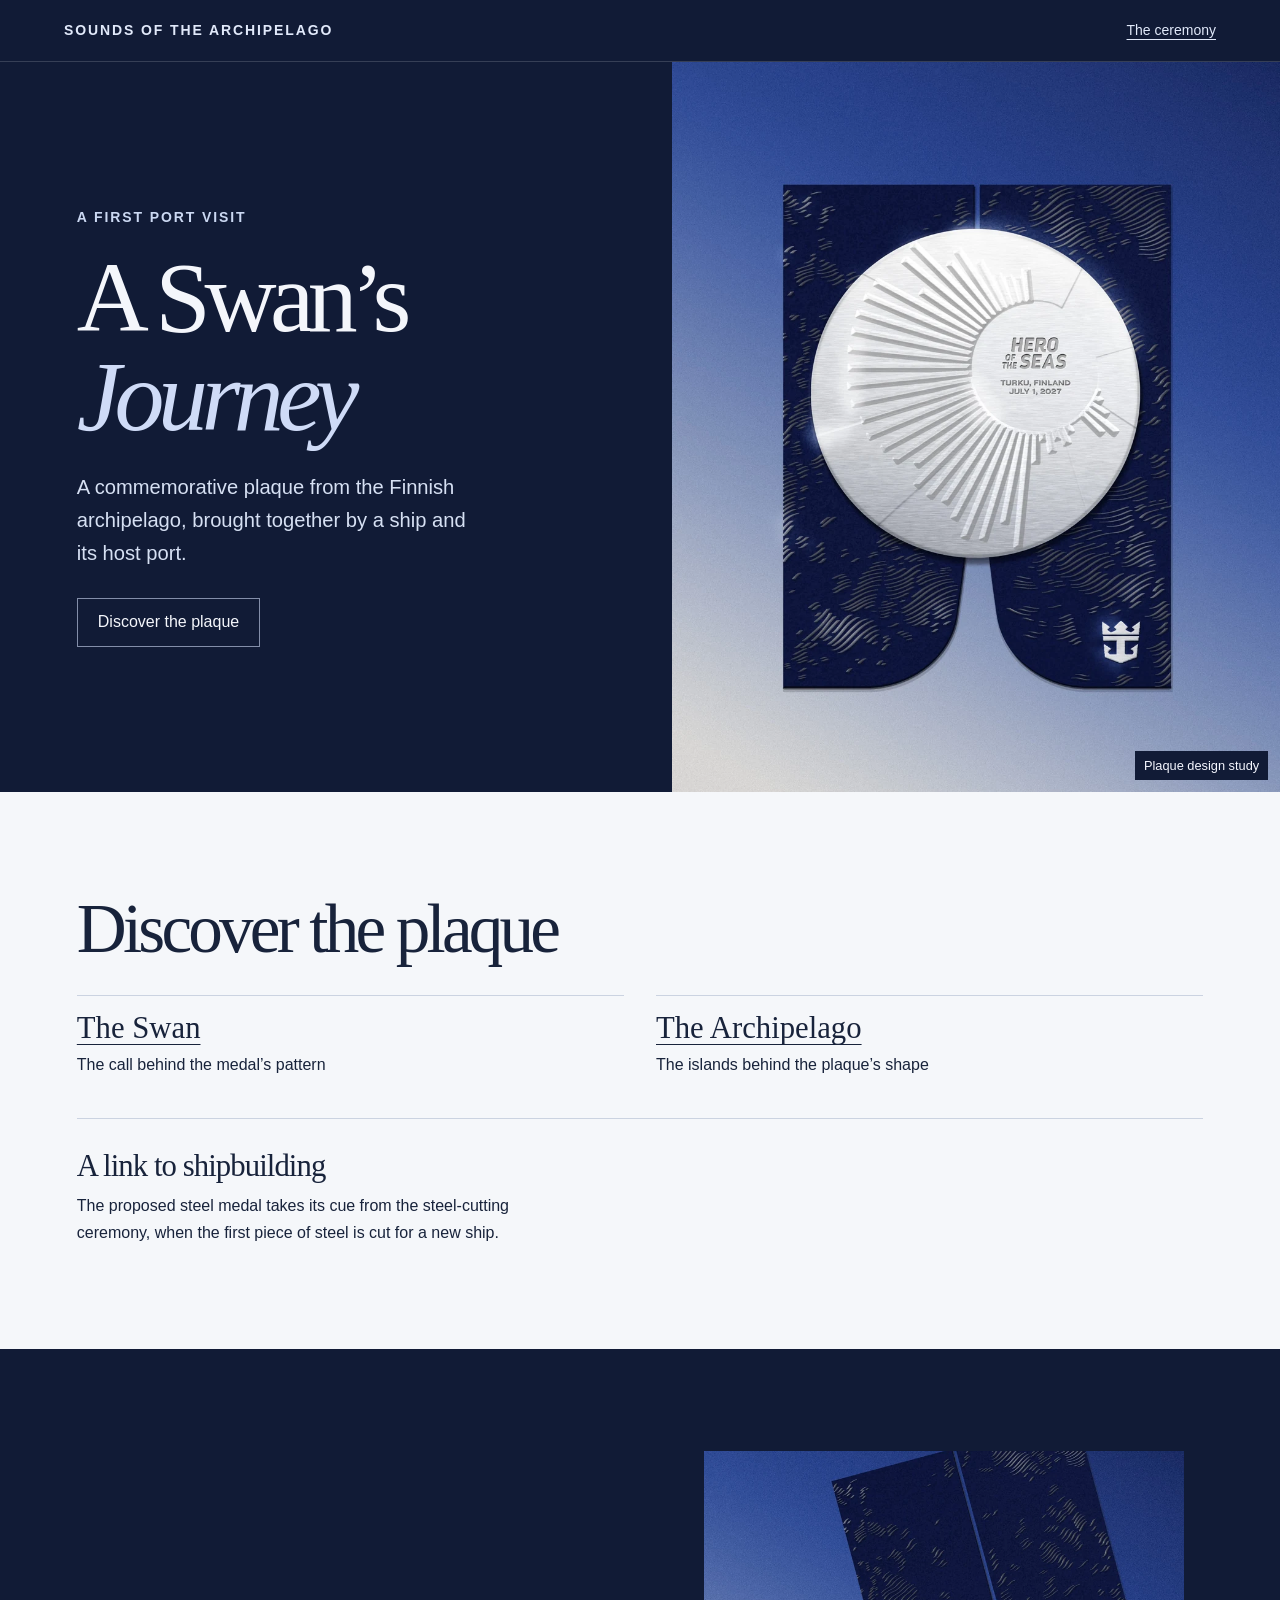
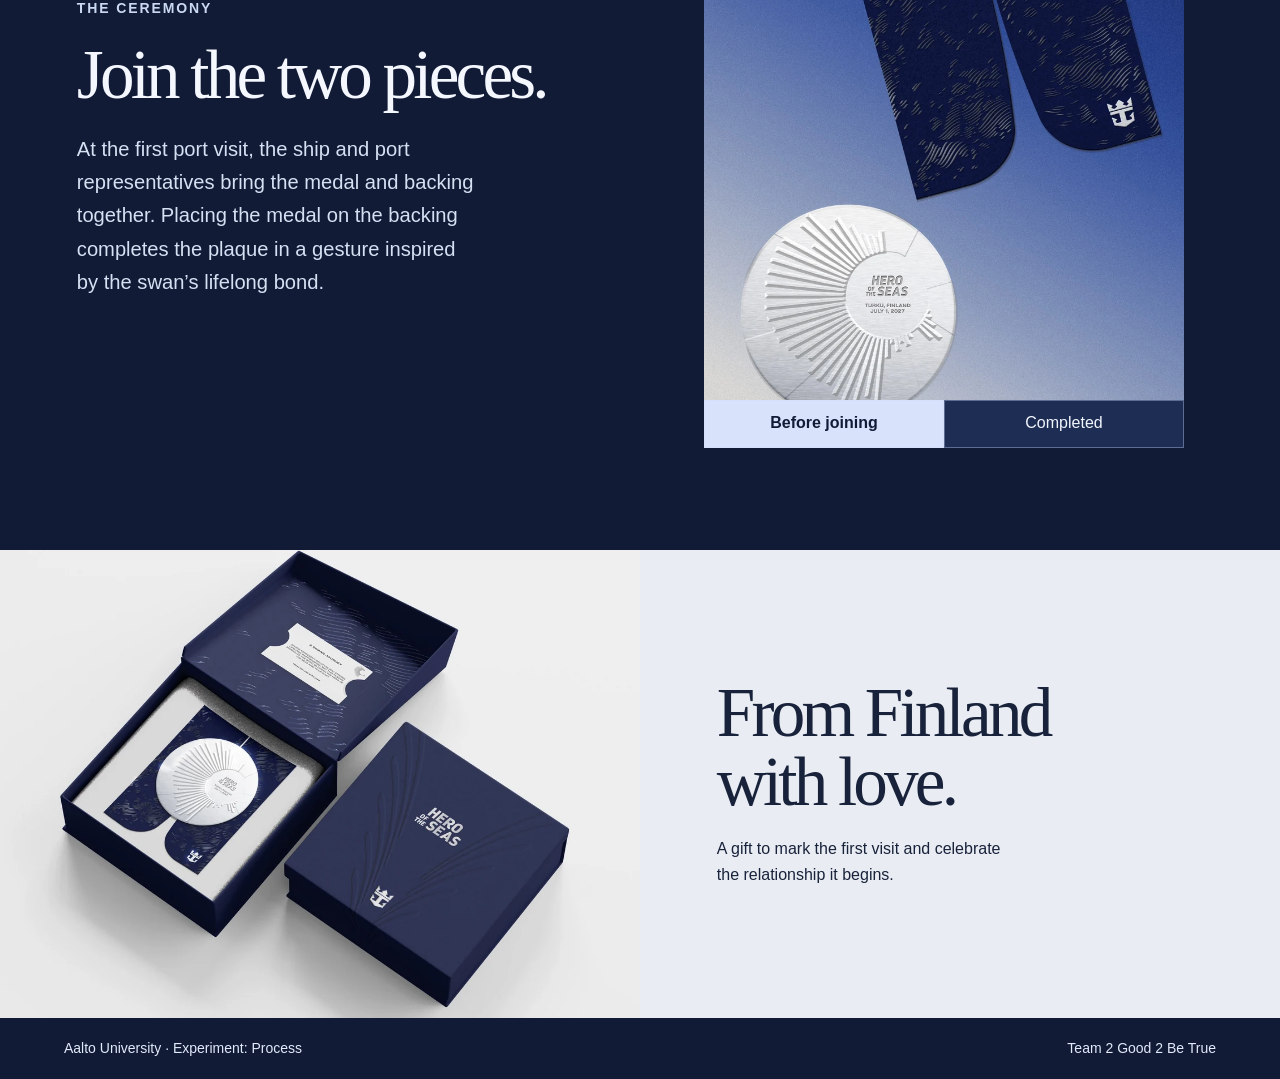
==== index.html @ 692198a1 "Publish A Swan's Journey website for GitHub Pages" ====
<!doctype html>
<html lang="en">
<head>
  <meta charset="utf-8">
  <meta name="viewport" content="width=device-width, initial-scale=1">
  <meta name="robots" content="noindex, nofollow">
  <meta name="theme-color" content="#111b36">
  <meta name="description" content="The story of a commemorative plaque inspired by the Finnish archipelago.">
  <title>A Swan’s Journey</title>
  <link rel="stylesheet" href="style.css">
</head>
<body>
  <a class="skip" href="#story">Skip to the story</a>
  <header class="masthead">
    <p class="label">Sounds of the Archipelago</p>
    <a href="#ceremony">The ceremony</a>
  </header>
  <main>
    <section class="hero" aria-labelledby="title">
      <div class="hero-copy">
        <p class="label">A first port visit</p>
        <h1 id="title">A Swan’s<br><em>Journey</em></h1>
        <p>A commemorative plaque from the Finnish archipelago, brought together by a ship and its host port.</p>
        <a class="button" href="#story">Discover the plaque</a>
      </div>
      <figure class="hero-image">
        <img src="plaque.webp" width="990" height="1400" alt="Silver circular medal with radiating ridges, set on two deep-blue panels">
        <figcaption>Plaque design study</figcaption>
      </figure>
    </section>

    <section class="story" id="story" aria-labelledby="story-title">
      <div class="story-inner">
        <h2 id="story-title">Discover the plaque</h2>
        <nav class="story-links" aria-label="Design inspiration">
          <a href="swan/">
            <strong>The Swan</strong>
            <span>The call behind the medal’s pattern</span>
          </a>
          <a href="archipelago/">
            <strong>The Archipelago</strong>
            <span>The islands behind the plaque’s shape</span>
          </a>
        </nav>
        <div class="details">
          <article>
            <h3>A link to shipbuilding</h3>
            <p>The proposed steel medal takes its cue from the steel-cutting ceremony, when the first piece of steel is cut for a new ship.</p>
          </article>
        </div>
      </div>
    </section>

    <section class="ceremony" id="ceremony" aria-labelledby="ceremony-title">
      <div class="ceremony-copy">
        <p class="label">The ceremony</p>
        <h2 id="ceremony-title">Join the two pieces.</h2>
        <p>At the first port visit, the ship and port representatives bring the medal and backing together. Placing the medal on the backing completes the plaque in a gesture inspired by the swan’s lifelong bond.</p>
      </div>
      <figure class="assembly">
        <img id="assembly-image" src="plaque-separated.webp" width="848" height="1200" loading="lazy" alt="The silver medal and blue backing shown before assembly">
        <figcaption class="assembly-toggle" aria-label="Compare the two stages of assembly">
          <button type="button" data-stage="apart" aria-pressed="true" aria-controls="assembly-image">Before joining</button>
          <button type="button" data-stage="joined" aria-pressed="false" aria-controls="assembly-image">Completed</button>
        </figcaption>
      </figure>
    </section>

    <section class="closing" aria-labelledby="closing-title">
      <img src="packaging.webp" width="1150" height="841" loading="lazy" alt="A concept render of the open navy presentation box with the plaque and printed story card inside">
      <div>
        <h2 id="closing-title">From Finland<br>with love.</h2>
        <p>A gift to mark the first visit and celebrate the relationship it begins.</p>
      </div>
    </section>
  </main>
  <footer>
    <p>Aalto University · Experiment: Process</p>
    <p>Team 2 Good 2 Be True</p>
  </footer>
  <script src="assembly.js"></script>
</body>
</html>
---- style.css ----
:root {
  color-scheme: light;
  --navy: #111b36;
  --ice: #cbd8f2;
  --paper: #f5f7fa;
  --ink: #18233b;
  --display: "Iowan Old Style", "Palatino Linotype", "Book Antiqua", Palatino, Georgia, serif;
  --sans: -apple-system, BlinkMacSystemFont, "Segoe UI", sans-serif;
}
* { box-sizing: border-box; }
html { scroll-behavior: smooth; }
body { margin: 0; font: 1rem/1.65 var(--sans); color: var(--ink); background: var(--navy); }
a { color: inherit; }
img { display: block; max-width: 100%; height: auto; }
figure, p { margin: 0; }
h1, h2, h3 { font-family: var(--display); line-height: .99; font-weight: 400; margin: 0; }
h1 { font-size: clamp(3.6rem, 7.8vw, 8rem); letter-spacing: -.065em; }
h1 em { font-weight: 400; color: #cfdbf7; }
h2 { font-size: clamp(2.85rem, 5.4vw, 5.3rem); letter-spacing: -.055em; }
h3 { font-size: clamp(1.65rem, 2.4vw, 2.3rem); letter-spacing: -.03em; }
button { font: inherit; cursor: pointer; }
:focus-visible { outline: 3px solid #619cf5; outline-offset: 4px; }
.skip { position: absolute; z-index: 5; top: .5rem; left: .5rem; background: white; padding: .8rem; transform: translateY(-160%); }
.skip:focus { transform: none; }
.label { font-size: .875rem; line-height: 1.4; letter-spacing: .135em; text-transform: uppercase; font-weight: 650; }
.masthead, footer { padding: 1.2rem clamp(1.25rem, 5vw, 5.5rem); display: flex; flex-wrap: wrap; justify-content: space-between; align-items: center; gap: .6rem 1.2rem; color: #e1e9fa; }
.masthead { border-bottom: 1px solid #ffffff28; }
.masthead a { font-size: .875rem; text-underline-offset: .3em; }
.hero { display: grid; grid-template-columns: 1.05fr .95fr; min-height: min(730px, 90vh); color: #f4f6fb; }
.hero-copy { padding: clamp(2.5rem, 6.5vw, 9rem) clamp(1.25rem, 6vw, 6rem); align-self: center; }
.hero-copy .label, .ceremony .label { color: var(--ice); margin-bottom: 1.35rem; }
.hero-copy > p:not(.label), .ceremony-copy > p:not(.label) { color: #d6e0f3; max-width: 36ch; margin-top: 1.5rem; font-size: clamp(1.05rem, 1.6vw, 1.26rem); }
.button { display: inline-flex; align-items: center; min-height: 48px; padding: .65rem 1.25rem; border: 1px solid #cbd8f29c; text-decoration: none; margin-top: 1.7rem; transition: background-color .18s, color .18s; }
.button:hover { background: var(--ice); color: var(--navy); }
.hero-image { position: relative; background: #354e8c; min-width: 0; overflow: hidden; }
.hero-image img { position: absolute; width: 100%; height: 100%; object-fit: cover; object-position: 50% 53%; }
.hero-image figcaption { position: absolute; bottom: .75rem; right: .75rem; padding: .25rem .55rem; background: #111b36; color: #f5f7ff; font-size: .8rem; }
.story { background: var(--paper); padding: clamp(3.4rem, 8vw, 7.5rem) clamp(1.25rem, 6vw, 6rem); }
.story-inner, .chapter-inner { max-width: 1200px; margin-inline: auto; }
.story-links { display: grid; grid-template-columns: repeat(2, 1fr); gap: 0 2rem; margin-top: 2rem; }
.story-links a { display: grid; gap: .35rem; padding: 1rem 0; border-top: 1px solid #cbd3e1; text-decoration: none; }
.story-links strong { font: 400 clamp(1.65rem, 2.4vw, 2.3rem)/1.1 var(--display); text-decoration: underline; text-decoration-thickness: .035em; text-underline-offset: .18em; }
.story-links a:hover { color: #344d7a; }
.details { border-top: 1px solid #cbd3e1; margin-top: 1.5rem; padding-top: 2rem; }
.details p { max-width: 49ch; margin-top: .75rem; }
.chapter { background: var(--paper); padding: clamp(2.5rem, 7vw, 6.5rem) clamp(1.25rem, 6vw, 6rem); }
.chapter-inner > p { margin-top: 1.3rem; max-width: 58ch; font-size: 1.08rem; }
.chapter-nav { display: flex; flex-wrap: wrap; gap: .5rem 1.15rem; }
.chapter-nav a[aria-current="page"] { text-decoration: none; font-weight: 650; }
.chapter-images { display: grid; grid-template-columns: repeat(2, minmax(0, 1fr)); gap: 1.1rem; margin-top: 2rem; max-width: 940px; }
.chapter-image { aspect-ratio: 4 / 3; background: #e9e9e9; }
.chapter-image img { width: 100%; height: 100%; object-fit: cover; }
.chapter-image--wave img { object-fit: contain; padding: 4%; }
.chapter figure figcaption { margin-top: .5rem; font-size: .875rem; }
.archipelago-photo { margin-top: 2rem; }
.archipelago-photo img { width: 100%; }
.ceremony { color: #f5f7ff; display: grid; grid-template-columns: 1fr 1fr; align-items: center; gap: clamp(1.4rem, 7vw, 7rem); max-width: 1360px; padding: clamp(3.4rem, 8vw, 7.5rem) clamp(1.25rem, 6vw, 6rem); margin-inline: auto; }
.assembly { background: #1d2d54; max-width: 480px; width: 100%; justify-self: center; }
.assembly img { width: 100%; aspect-ratio: 7 / 8; object-fit: cover; object-position: center; }
.assembly-toggle { display: grid; grid-template-columns: repeat(2, 1fr); }
.assembly-toggle button { min-height: 48px; padding: .6rem .35rem; border: 1px solid #cedaff5c; background: transparent; color: #f2f5fc; }
.assembly-toggle button[aria-pressed="true"] { color: var(--navy); background: #d8e2fa; font-weight: 650; }
.closing { display: grid; grid-template-columns: 1fr 1fr; background: #e9ecf2; align-items: center; }
.closing img { width: 100%; height: 100%; object-fit: cover; }
.closing > div { padding: 2.5rem clamp(1.25rem, 6vw, 6rem); }
.closing p { margin-top: 1.25rem; max-width: 33ch; }
footer { font-size: .875rem; }
@media (max-width: 690px) {
  .hero, .story-links, .ceremony, .closing { grid-template-columns: 1fr; }
  .hero { min-height: auto; }
  .hero-copy { padding-top: 2.6rem; padding-bottom: 2.3rem; }
  .hero-copy > p:not(.label) { margin-top: 1.15rem; }
  .hero-image { aspect-ratio: 1.21; }
  .hero-image img { object-position: center 58%; }
  .archipelago-photo img { min-height: 150px; object-fit: cover; }
  .closing img { aspect-ratio: 1.55; }
}
@media (max-width: 460px) {
  .chapter-images { grid-template-columns: 1fr; }
}
@media (prefers-reduced-motion: reduce) {
  html { scroll-behavior: auto; }
  .button { transition: none; }
}
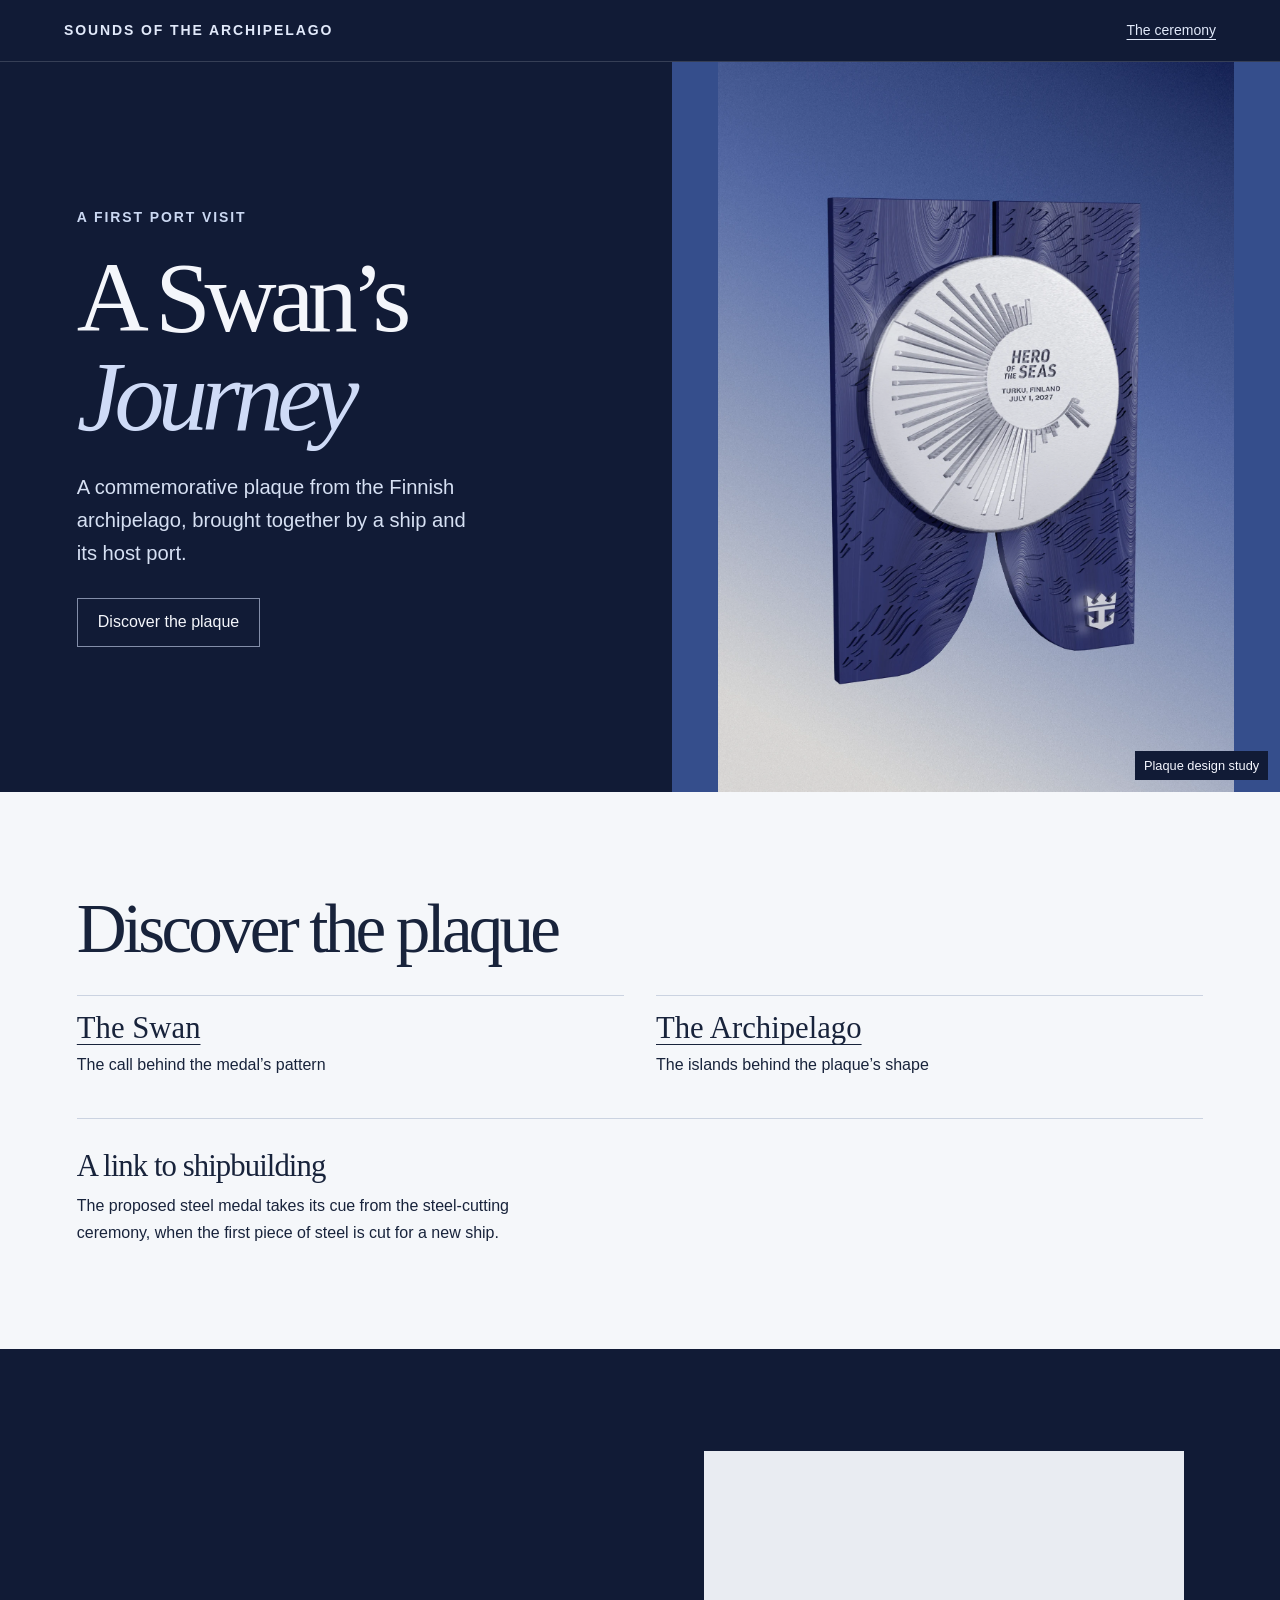
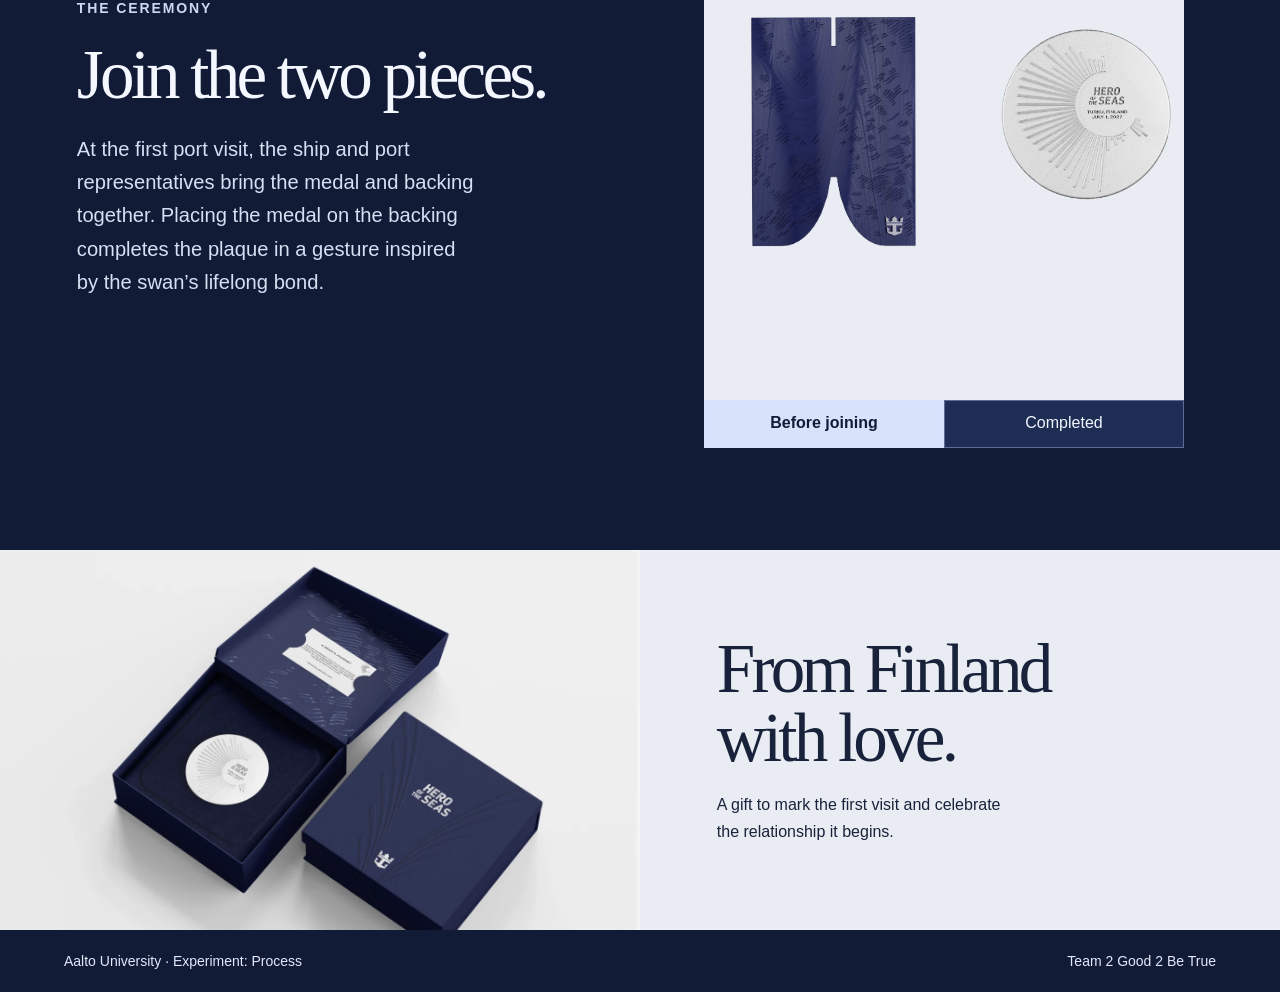
==== commit 15947646: "Replace plaque and packaging images with final designs" ====
--- a/index.html
+++ b/index.html
@@ -7,7 +7,7 @@
   <meta name="theme-color" content="#111b36">
   <meta name="description" content="The story of a commemorative plaque inspired by the Finnish archipelago.">
   <title>A Swan’s Journey</title>
-  <link rel="stylesheet" href="style.css">
+  <link rel="stylesheet" href="style.css?v=final-images">
 </head>
 <body>
   <a class="skip" href="#story">Skip to the story</a>
@@ -24,7 +24,7 @@
         <a class="button" href="#story">Discover the plaque</a>
       </div>
       <figure class="hero-image">
-        <img src="plaque.webp" width="990" height="1400" alt="Silver circular medal with radiating ridges, set on two deep-blue panels">
+        <img src="plaque-final.webp" width="1447" height="2048" alt="Silver circular medal with radiating ridges, set on two deep-blue panels">
         <figcaption>Plaque design study</figcaption>
       </figure>
     </section>
@@ -58,16 +58,22 @@
         <p>At the first port visit, the ship and port representatives bring the medal and backing together. Placing the medal on the backing completes the plaque in a gesture inspired by the swan’s lifelong bond.</p>
       </div>
       <figure class="assembly">
-        <img id="assembly-image" src="plaque-separated.webp" width="848" height="1200" loading="lazy" alt="The silver medal and blue backing shown before assembly">
+        <div class="assembly-visual" id="assembly-visual">
+          <div class="assembly-before" id="assembly-before">
+            <img src="backing-final.webp" width="1447" height="2048" loading="lazy" alt="The final blue backing with wave patterns, before assembly">
+            <img src="medal-final.webp" width="1447" height="2048" loading="lazy" alt="The final silver medal, before assembly">
+          </div>
+          <img id="assembly-image" src="plaque-final.webp" width="1447" height="2048" loading="lazy" alt="The final silver medal joined to the blue backing" hidden>
+        </div>
         <figcaption class="assembly-toggle" aria-label="Compare the two stages of assembly">
-          <button type="button" data-stage="apart" aria-pressed="true" aria-controls="assembly-image">Before joining</button>
-          <button type="button" data-stage="joined" aria-pressed="false" aria-controls="assembly-image">Completed</button>
+          <button type="button" data-stage="apart" aria-pressed="true" aria-controls="assembly-visual">Before joining</button>
+          <button type="button" data-stage="joined" aria-pressed="false" aria-controls="assembly-visual">Completed</button>
         </figcaption>
       </figure>
     </section>
 
     <section class="closing" aria-labelledby="closing-title">
-      <img src="packaging.webp" width="1150" height="841" loading="lazy" alt="A concept render of the open navy presentation box with the plaque and printed story card inside">
+      <img src="packaging-final.webp" width="1376" height="818" loading="lazy" alt="Open navy presentation box holding the silver medal, with the story card inside the lid">
       <div>
         <h2 id="closing-title">From Finland<br>with love.</h2>
         <p>A gift to mark the first visit and celebrate the relationship it begins.</p>
@@ -78,6 +84,6 @@
     <p>Aalto University · Experiment: Process</p>
     <p>Team 2 Good 2 Be True</p>
   </footer>
-  <script src="assembly.js"></script>
+  <script src="assembly.js?v=final-images"></script>
 </body>
 </html>
--- a/style.css
+++ b/style.css
@@ -33,7 +33,7 @@
 .button { display: inline-flex; align-items: center; min-height: 48px; padding: .65rem 1.25rem; border: 1px solid #cbd8f29c; text-decoration: none; margin-top: 1.7rem; transition: background-color .18s, color .18s; }
 .button:hover { background: var(--ice); color: var(--navy); }
 .hero-image { position: relative; background: #354e8c; min-width: 0; overflow: hidden; }
-.hero-image img { position: absolute; width: 100%; height: 100%; object-fit: cover; object-position: 50% 53%; }
+.hero-image img { position: absolute; width: 100%; height: 100%; object-fit: contain; object-position: 50% 53%; }
 .hero-image figcaption { position: absolute; bottom: .75rem; right: .75rem; padding: .25rem .55rem; background: #111b36; color: #f5f7ff; font-size: .8rem; }
 .story { background: var(--paper); padding: clamp(3.4rem, 8vw, 7.5rem) clamp(1.25rem, 6vw, 6rem); }
 .story-inner, .chapter-inner { max-width: 1200px; margin-inline: auto; }
@@ -56,12 +56,16 @@
 .archipelago-photo img { width: 100%; }
 .ceremony { color: #f5f7ff; display: grid; grid-template-columns: 1fr 1fr; align-items: center; gap: clamp(1.4rem, 7vw, 7rem); max-width: 1360px; padding: clamp(3.4rem, 8vw, 7.5rem) clamp(1.25rem, 6vw, 6rem); margin-inline: auto; }
 .assembly { background: #1d2d54; max-width: 480px; width: 100%; justify-self: center; }
-.assembly img { width: 100%; aspect-ratio: 7 / 8; object-fit: cover; object-position: center; }
+[hidden] { display: none !important; }
+.assembly-visual { aspect-ratio: 7 / 8; background: #e9ecf2; }
+.assembly-before { height: 100%; display: grid; grid-template-columns: 1.15fr .85fr; align-items: center; }
+.assembly-visual img { width: 100%; height: 100%; object-fit: contain; }
+.assembly-before img { min-width: 0; }
 .assembly-toggle { display: grid; grid-template-columns: repeat(2, 1fr); }
 .assembly-toggle button { min-height: 48px; padding: .6rem .35rem; border: 1px solid #cedaff5c; background: transparent; color: #f2f5fc; }
 .assembly-toggle button[aria-pressed="true"] { color: var(--navy); background: #d8e2fa; font-weight: 650; }
 .closing { display: grid; grid-template-columns: 1fr 1fr; background: #e9ecf2; align-items: center; }
-.closing img { width: 100%; height: 100%; object-fit: cover; }
+.closing img { width: 100%; height: auto; object-fit: contain; }
 .closing > div { padding: 2.5rem clamp(1.25rem, 6vw, 6rem); }
 .closing p { margin-top: 1.25rem; max-width: 33ch; }
 footer { font-size: .875rem; }
@@ -73,7 +77,7 @@
   .hero-image { aspect-ratio: 1.21; }
   .hero-image img { object-position: center 58%; }
   .archipelago-photo img { min-height: 150px; object-fit: cover; }
-  .closing img { aspect-ratio: 1.55; }
+  .closing img { aspect-ratio: 1376 / 818; }
 }
 @media (max-width: 460px) {
   .chapter-images { grid-template-columns: 1fr; }
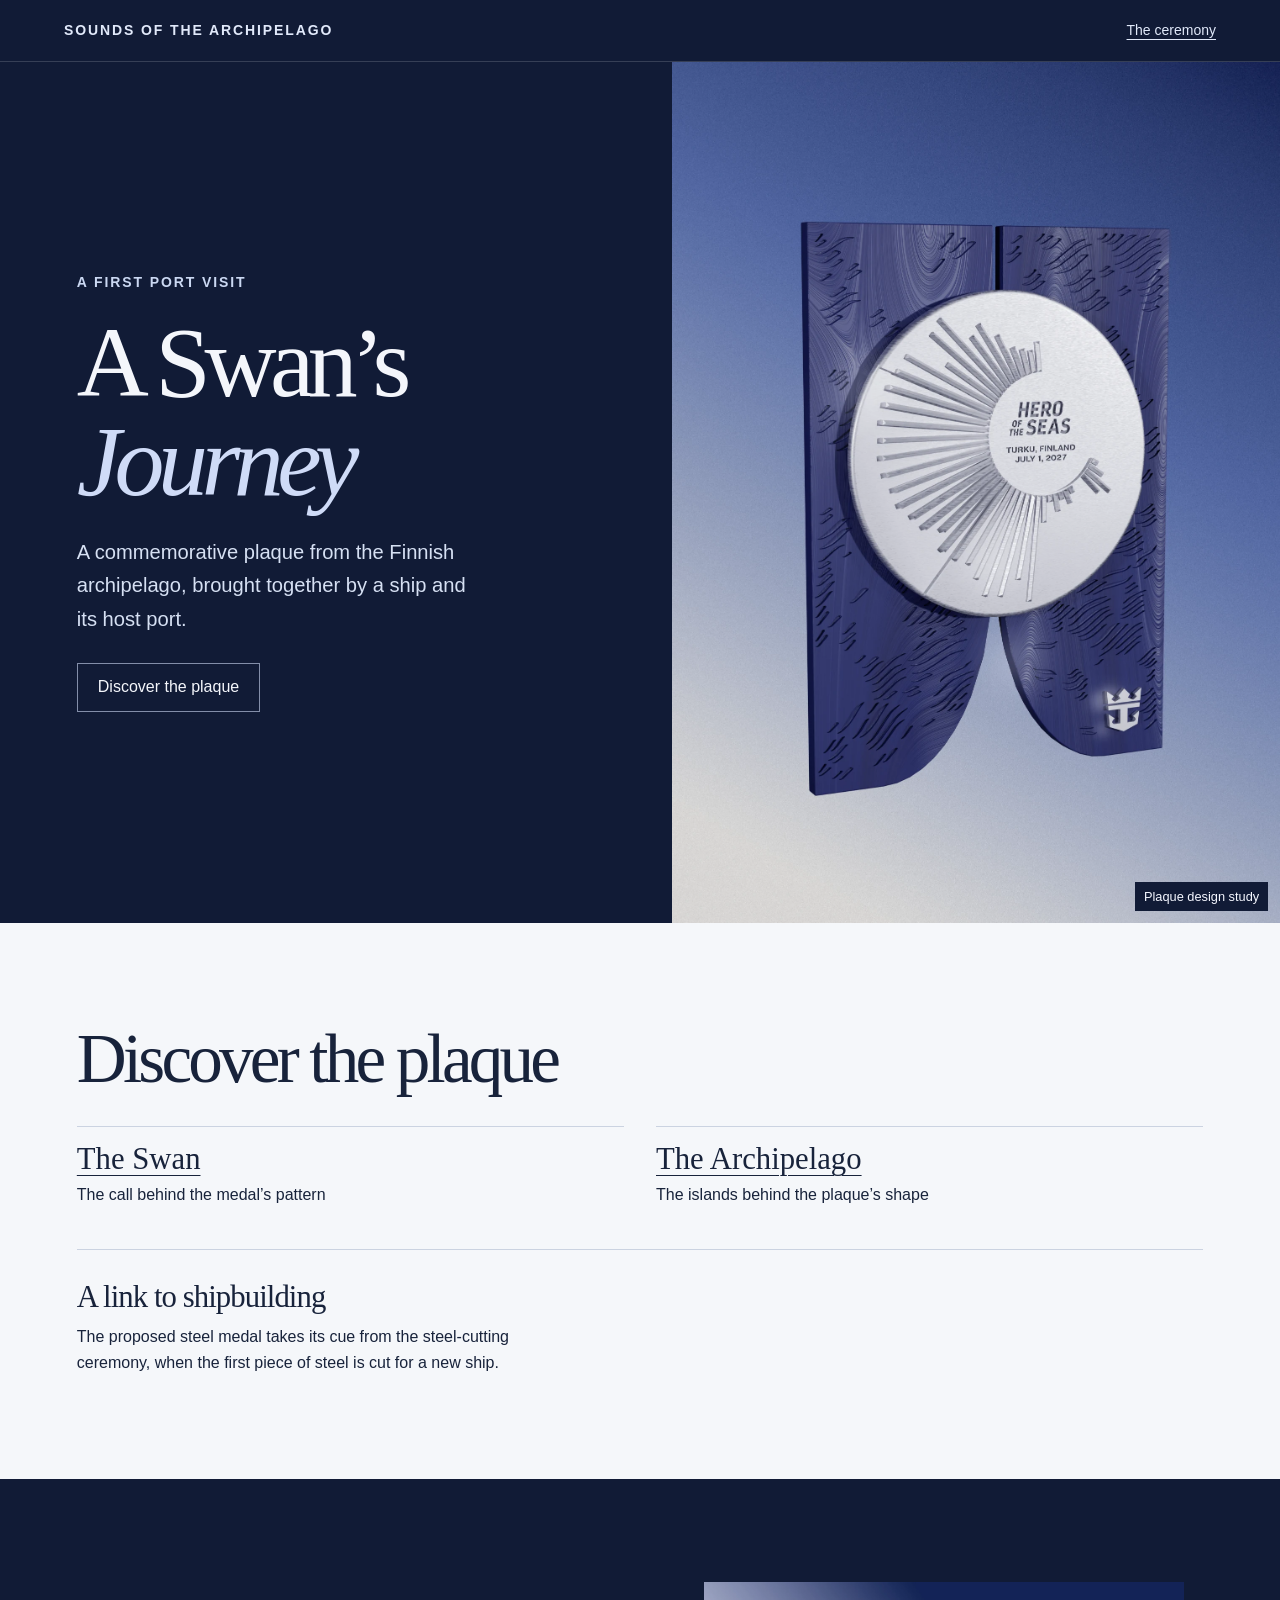
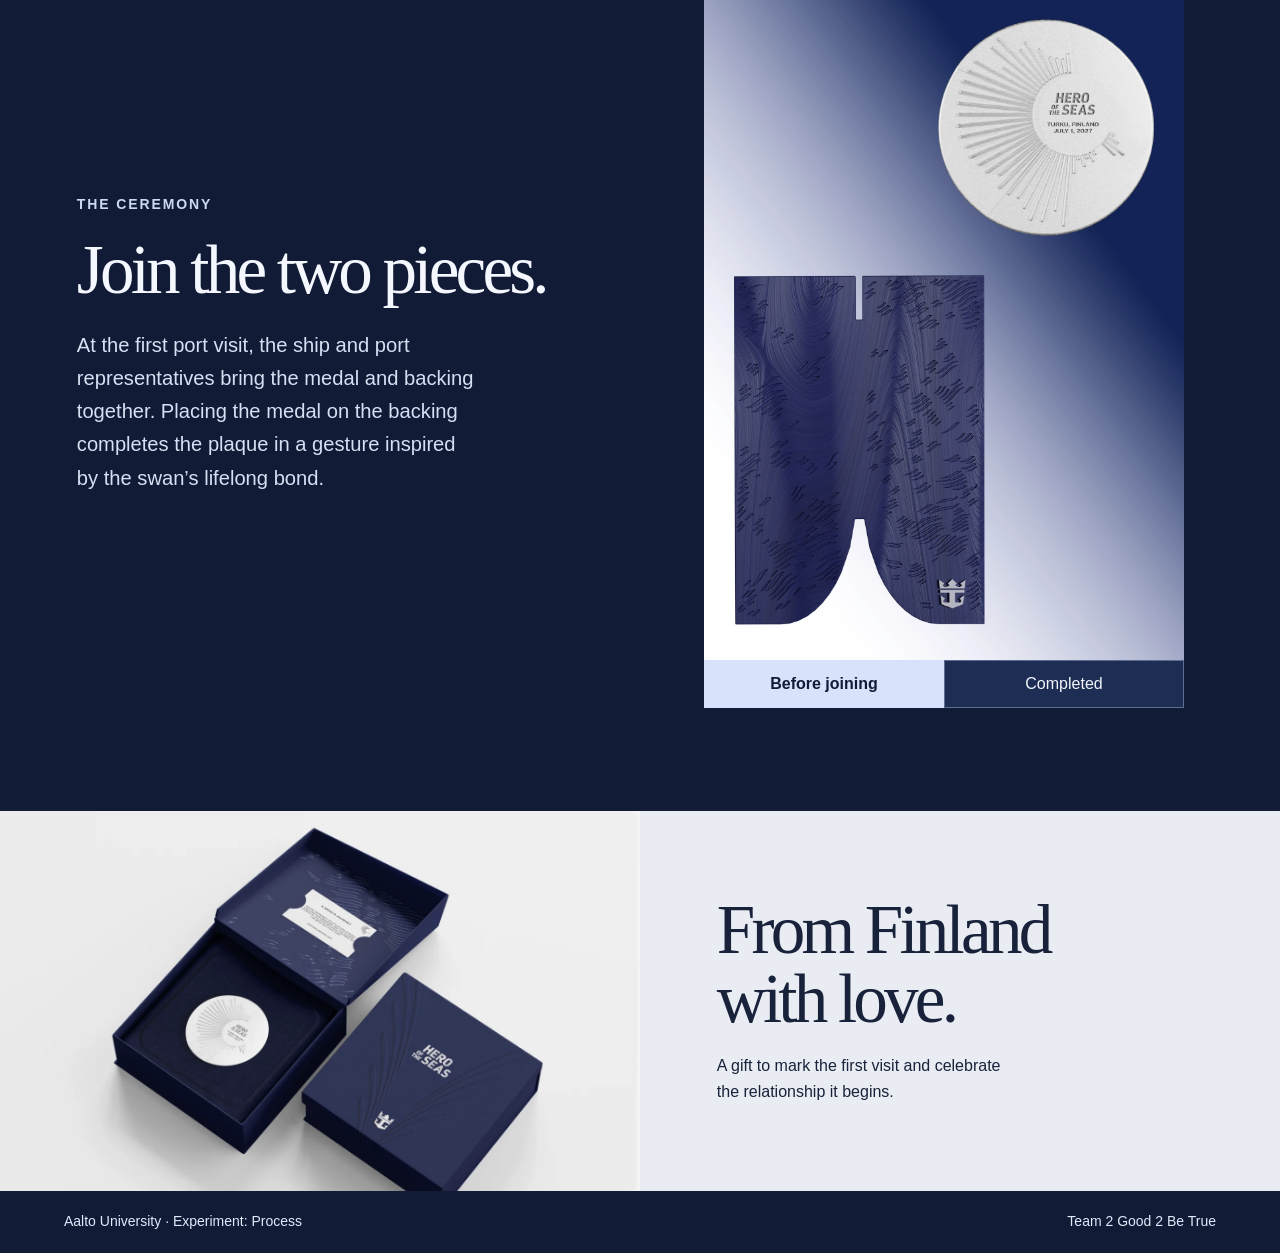
==== commit 8b262157: "Fill plaque image frames with gradient renders" ====
--- a/index.html
+++ b/index.html
@@ -7,7 +7,7 @@
   <meta name="theme-color" content="#111b36">
   <meta name="description" content="The story of a commemorative plaque inspired by the Finnish archipelago.">
   <title>A Swan’s Journey</title>
-  <link rel="stylesheet" href="style.css?v=final-images">
+  <link rel="stylesheet" href="style.css?v=gradient-fill">
 </head>
 <body>
   <a class="skip" href="#story">Skip to the story</a>
@@ -59,10 +59,7 @@
       </div>
       <figure class="assembly">
         <div class="assembly-visual" id="assembly-visual">
-          <div class="assembly-before" id="assembly-before">
-            <img src="backing-final.webp" width="1447" height="2048" loading="lazy" alt="The final blue backing with wave patterns, before assembly">
-            <img src="medal-final.webp" width="1447" height="2048" loading="lazy" alt="The final silver medal, before assembly">
-          </div>
+          <img id="assembly-before" src="plaque-separate-gradient.webp" width="1448" height="2048" loading="lazy" alt="The silver medal and blue backing shown separately on a blue-to-white gradient">
           <img id="assembly-image" src="plaque-final.webp" width="1447" height="2048" loading="lazy" alt="The final silver medal joined to the blue backing" hidden>
         </div>
         <figcaption class="assembly-toggle" aria-label="Compare the two stages of assembly">
@@ -84,6 +81,6 @@
     <p>Aalto University · Experiment: Process</p>
     <p>Team 2 Good 2 Be True</p>
   </footer>
-  <script src="assembly.js?v=final-images"></script>
+  <script src="assembly.js?v=gradient-fill"></script>
 </body>
 </html>
--- a/style.css
+++ b/style.css
@@ -32,8 +32,8 @@
 .hero-copy > p:not(.label), .ceremony-copy > p:not(.label) { color: #d6e0f3; max-width: 36ch; margin-top: 1.5rem; font-size: clamp(1.05rem, 1.6vw, 1.26rem); }
 .button { display: inline-flex; align-items: center; min-height: 48px; padding: .65rem 1.25rem; border: 1px solid #cbd8f29c; text-decoration: none; margin-top: 1.7rem; transition: background-color .18s, color .18s; }
 .button:hover { background: var(--ice); color: var(--navy); }
-.hero-image { position: relative; background: #354e8c; min-width: 0; overflow: hidden; }
-.hero-image img { position: absolute; width: 100%; height: 100%; object-fit: contain; object-position: 50% 53%; }
+.hero-image { position: relative; aspect-ratio: 1447 / 2048; min-width: 0; overflow: hidden; }
+.hero-image img { position: absolute; width: 100%; height: 100%; object-fit: cover; object-position: center; }
 .hero-image figcaption { position: absolute; bottom: .75rem; right: .75rem; padding: .25rem .55rem; background: #111b36; color: #f5f7ff; font-size: .8rem; }
 .story { background: var(--paper); padding: clamp(3.4rem, 8vw, 7.5rem) clamp(1.25rem, 6vw, 6rem); }
 .story-inner, .chapter-inner { max-width: 1200px; margin-inline: auto; }
@@ -57,10 +57,8 @@
 .ceremony { color: #f5f7ff; display: grid; grid-template-columns: 1fr 1fr; align-items: center; gap: clamp(1.4rem, 7vw, 7rem); max-width: 1360px; padding: clamp(3.4rem, 8vw, 7.5rem) clamp(1.25rem, 6vw, 6rem); margin-inline: auto; }
 .assembly { background: #1d2d54; max-width: 480px; width: 100%; justify-self: center; }
 [hidden] { display: none !important; }
-.assembly-visual { aspect-ratio: 7 / 8; background: #e9ecf2; }
-.assembly-before { height: 100%; display: grid; grid-template-columns: 1.15fr .85fr; align-items: center; }
-.assembly-visual img { width: 100%; height: 100%; object-fit: contain; }
-.assembly-before img { min-width: 0; }
+.assembly-visual { position: relative; aspect-ratio: 1448 / 2048; overflow: hidden; }
+.assembly-visual img { position: absolute; inset: 0; width: 100%; height: 100%; object-fit: cover; object-position: center; }
 .assembly-toggle { display: grid; grid-template-columns: repeat(2, 1fr); }
 .assembly-toggle button { min-height: 48px; padding: .6rem .35rem; border: 1px solid #cedaff5c; background: transparent; color: #f2f5fc; }
 .assembly-toggle button[aria-pressed="true"] { color: var(--navy); background: #d8e2fa; font-weight: 650; }
@@ -74,8 +72,7 @@
   .hero { min-height: auto; }
   .hero-copy { padding-top: 2.6rem; padding-bottom: 2.3rem; }
   .hero-copy > p:not(.label) { margin-top: 1.15rem; }
-  .hero-image { aspect-ratio: 1.21; }
-  .hero-image img { object-position: center 58%; }
+  .hero-image { aspect-ratio: 1447 / 2048; }
   .archipelago-photo img { min-height: 150px; object-fit: cover; }
   .closing img { aspect-ratio: 1376 / 818; }
 }
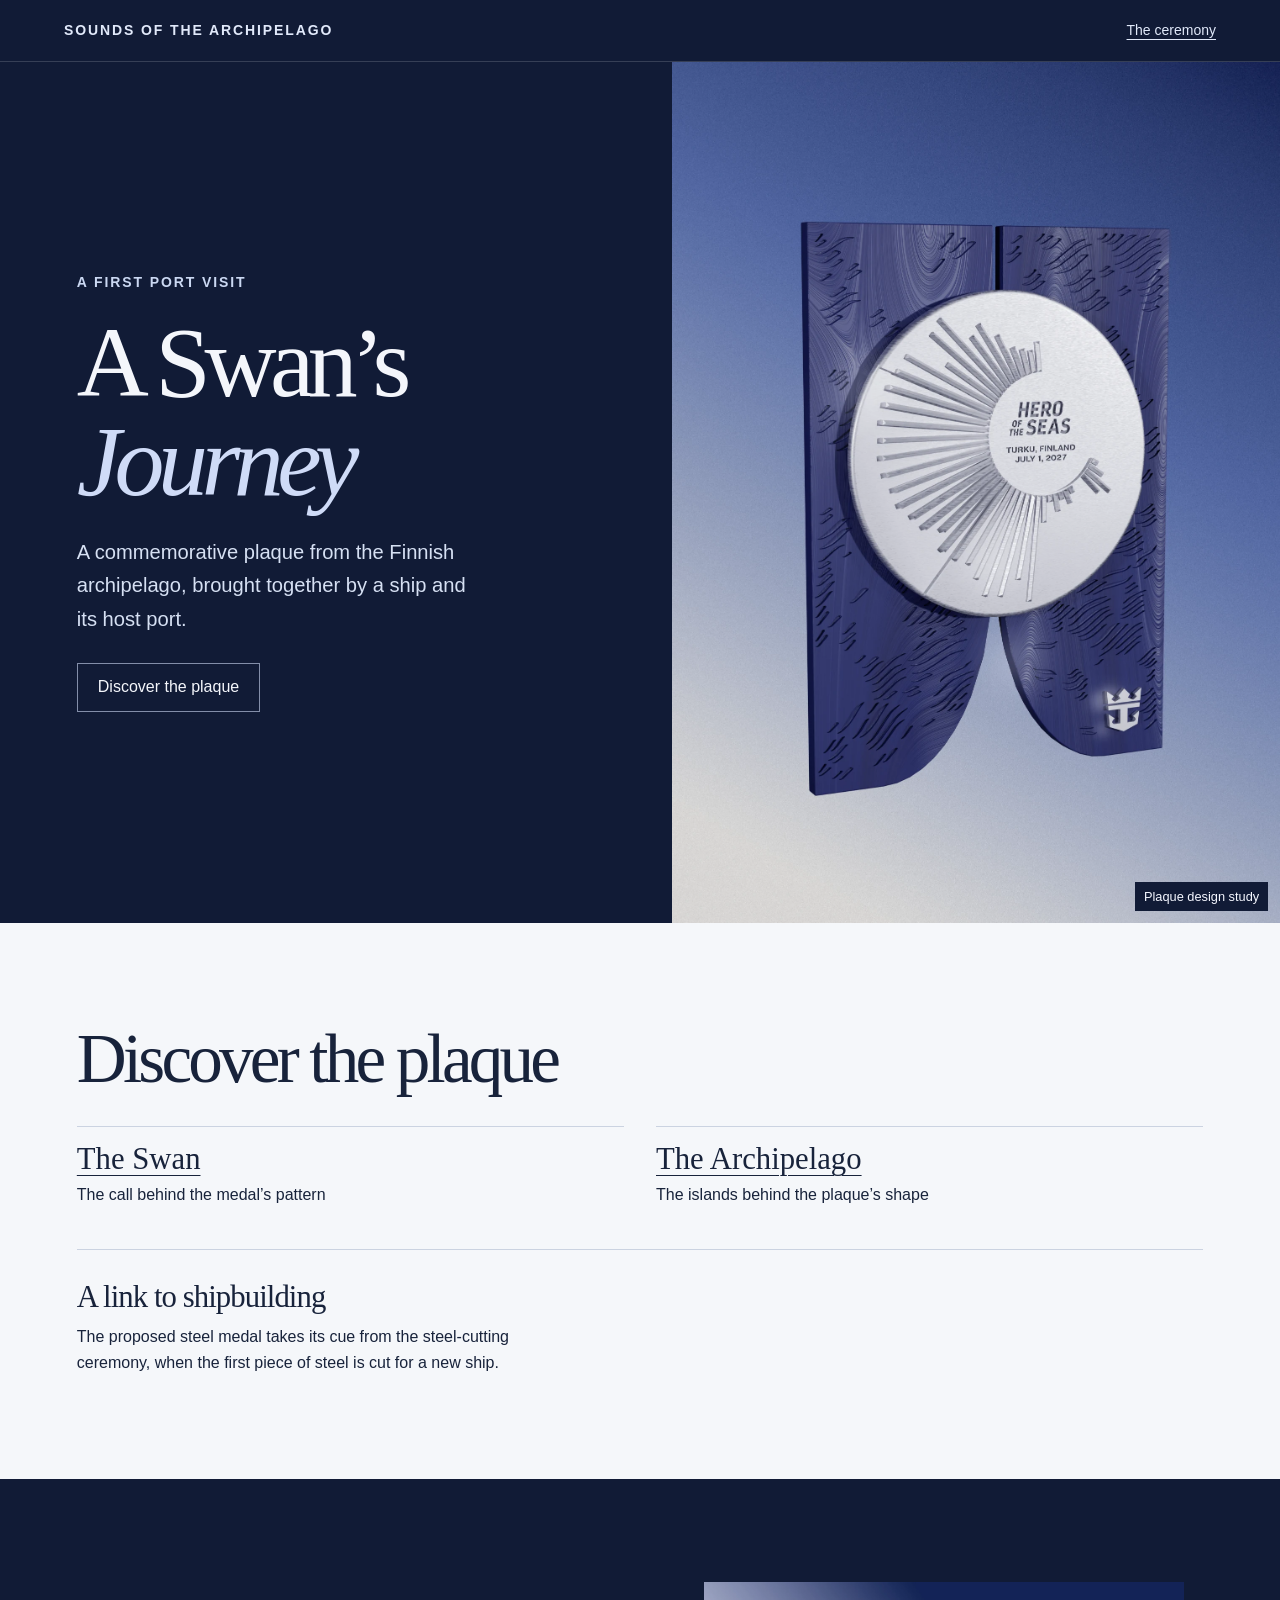
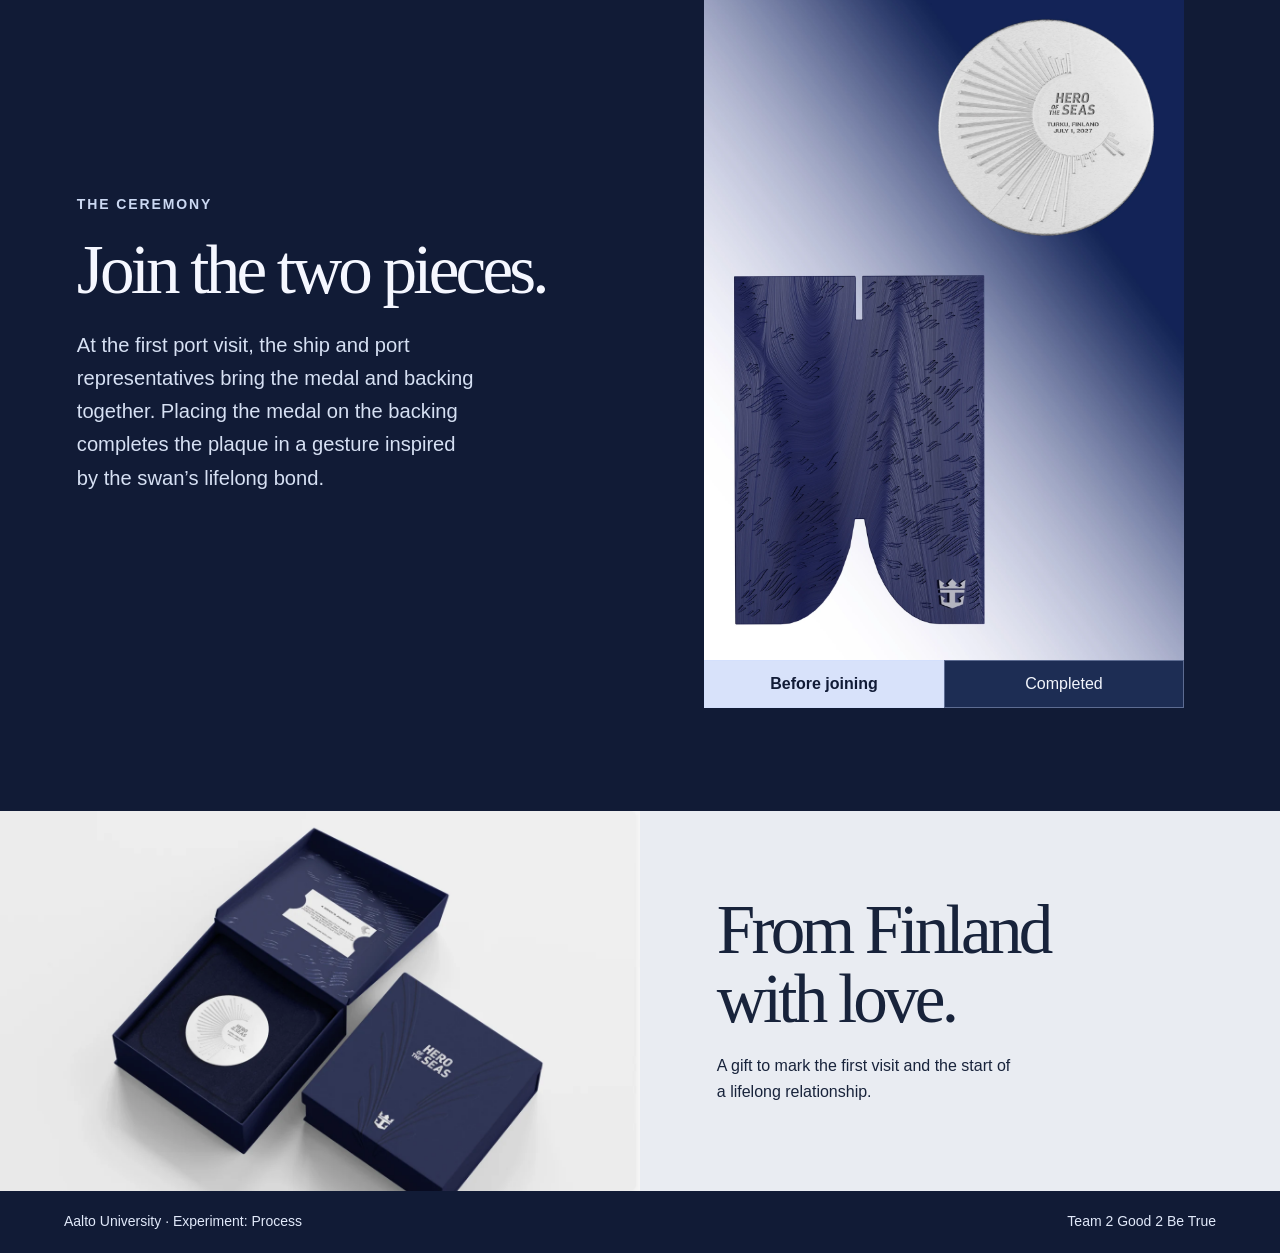
==== commit b8314745: "Update closing message about the lifelong relationship" ====
--- a/index.html
+++ b/index.html
@@ -73,7 +73,7 @@
       <img src="packaging-final.webp" width="1376" height="818" loading="lazy" alt="Open navy presentation box holding the silver medal, with the story card inside the lid">
       <div>
         <h2 id="closing-title">From Finland<br>with love.</h2>
-        <p>A gift to mark the first visit and celebrate the relationship it begins.</p>
+        <p>A gift to mark the first visit and the start of a lifelong relationship.</p>
       </div>
     </section>
   </main>
--- a/style.css
+++ b/style.css
@@ -50,7 +50,7 @@
 .chapter-images { display: grid; grid-template-columns: repeat(2, minmax(0, 1fr)); gap: 1.1rem; margin-top: 2rem; max-width: 940px; }
 .chapter-image { aspect-ratio: 4 / 3; background: #e9e9e9; }
 .chapter-image img { width: 100%; height: 100%; object-fit: cover; }
-.chapter-image--wave img { object-fit: contain; padding: 4%; }
+.chapter-video iframe { display: block; width: 100%; height: 100%; border: 0; }
 .chapter figure figcaption { margin-top: .5rem; font-size: .875rem; }
 .archipelago-photo { margin-top: 2rem; }
 .archipelago-photo img { width: 100%; }
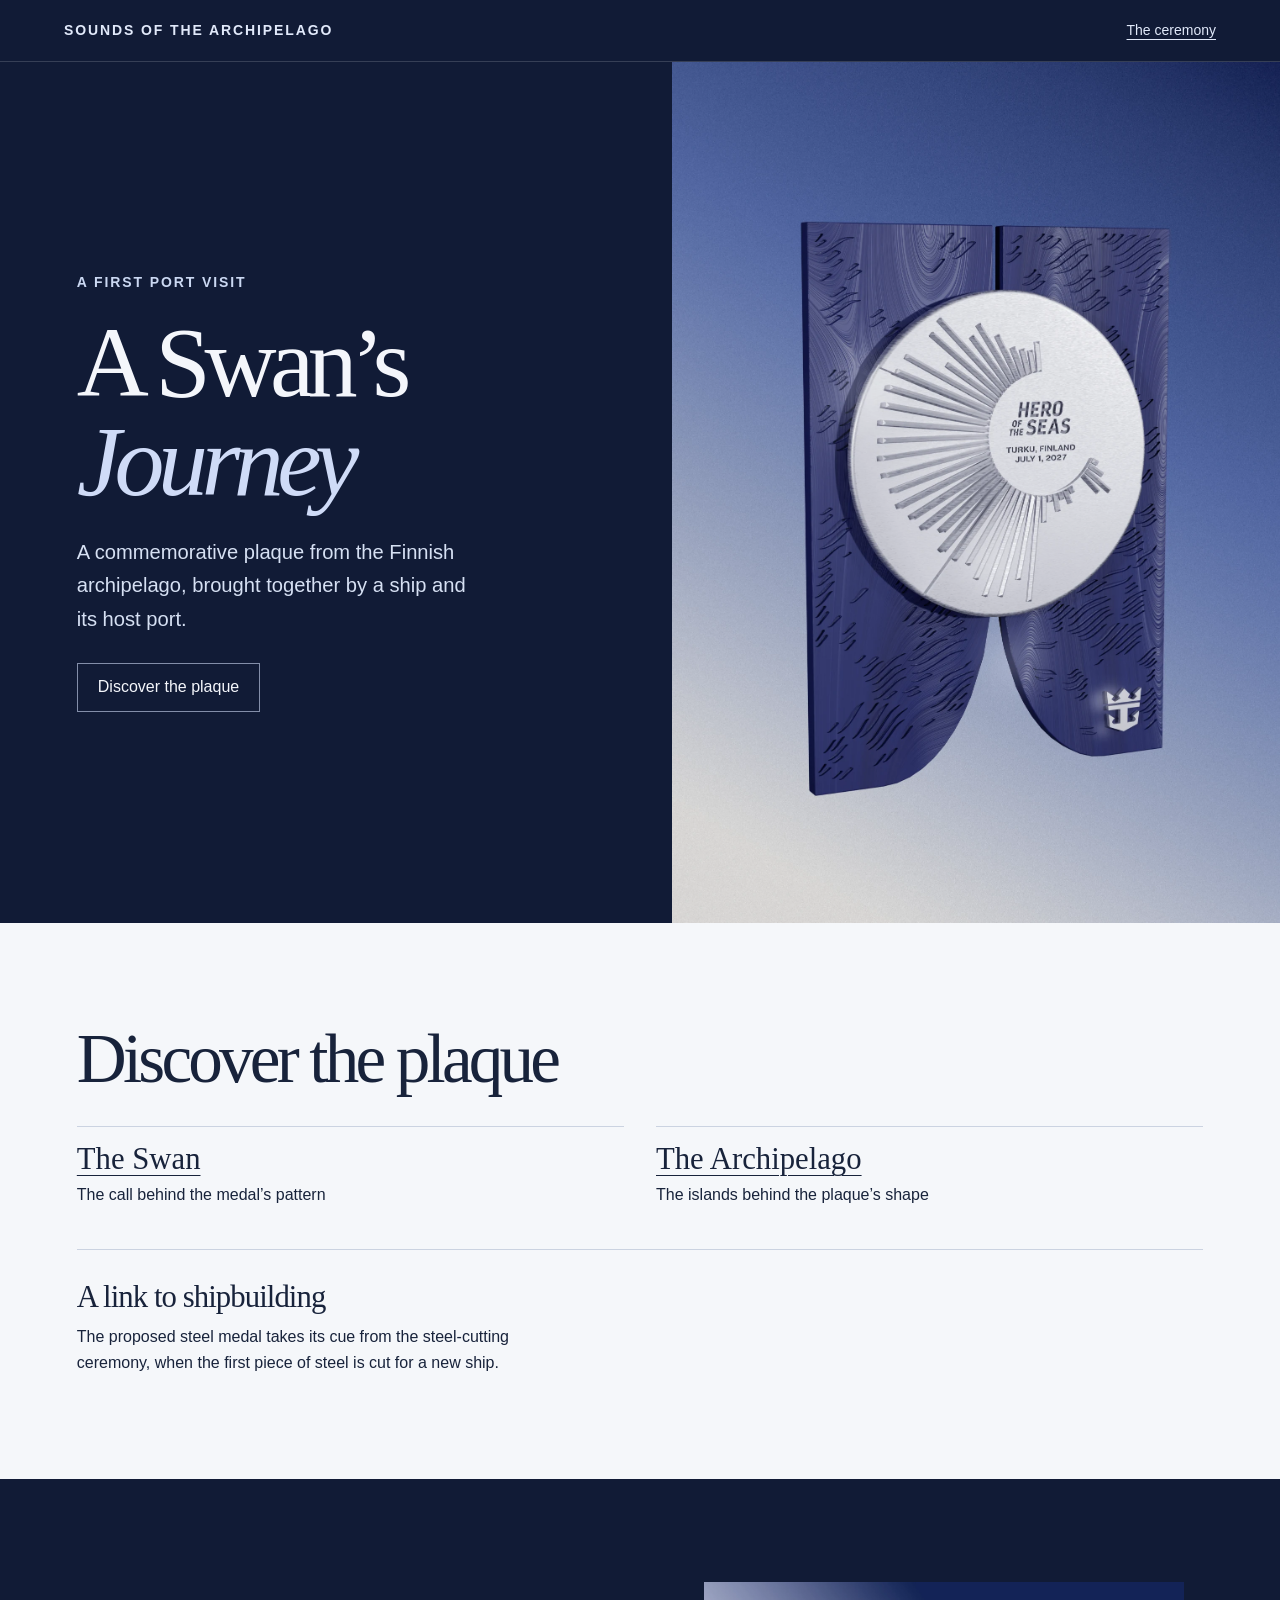
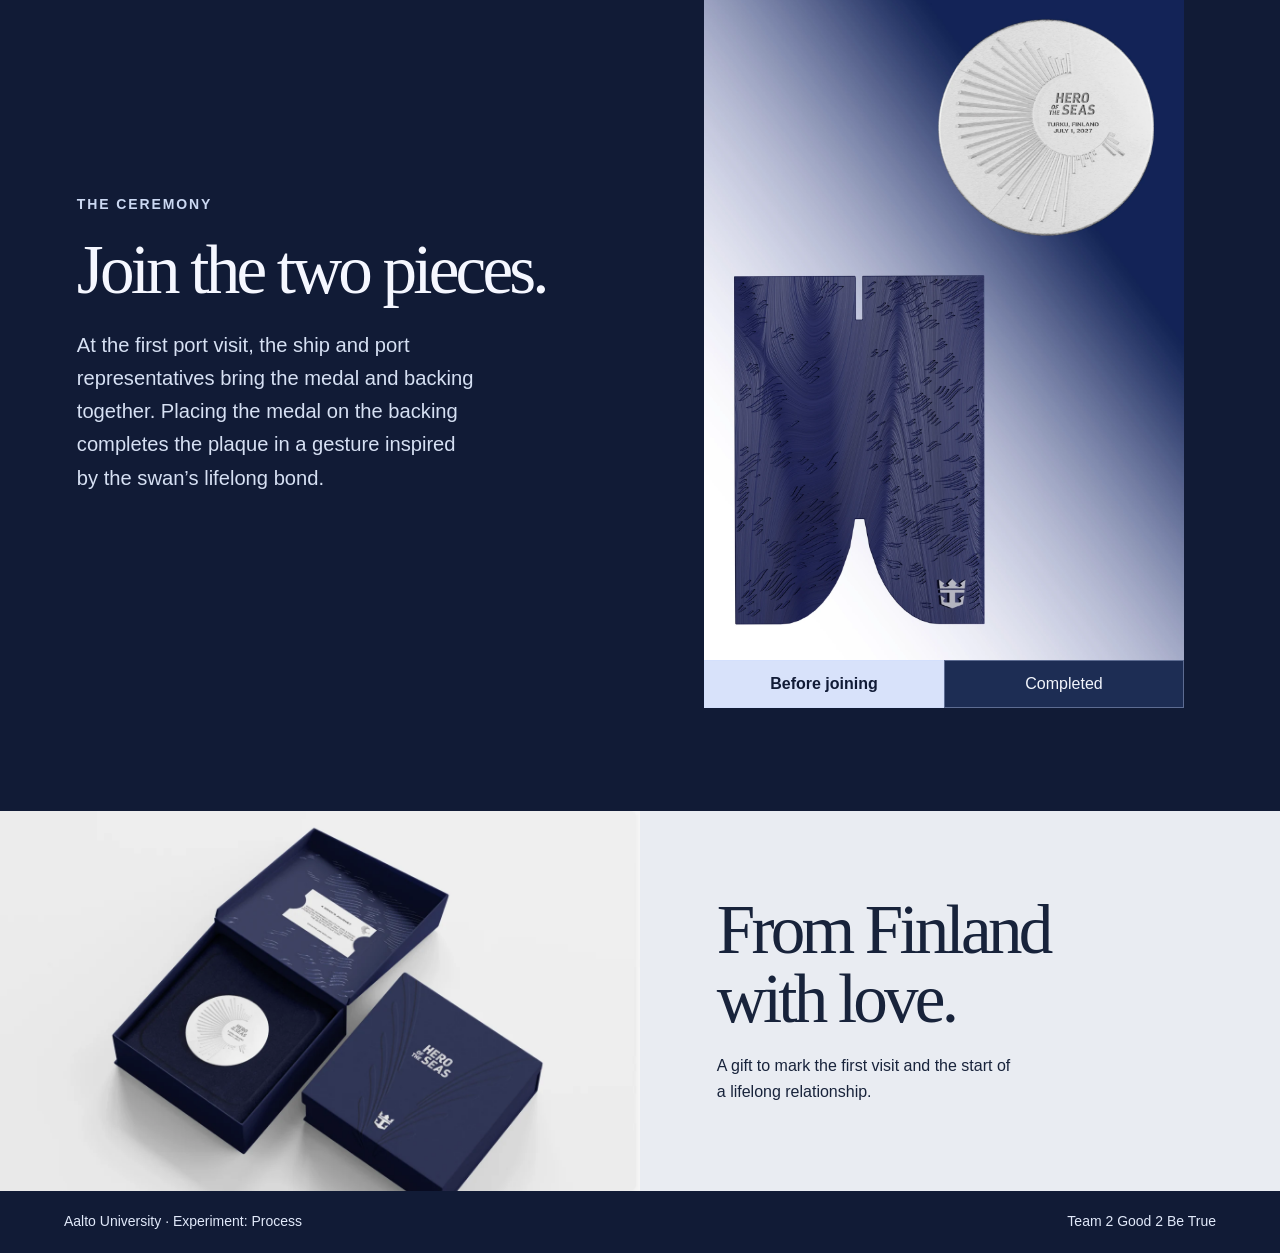
==== commit 2d265b00: "Remove plaque design study caption" ====
--- a/index.html
+++ b/index.html
@@ -25,7 +25,6 @@
       </div>
       <figure class="hero-image">
         <img src="plaque-final.webp" width="1447" height="2048" alt="Silver circular medal with radiating ridges, set on two deep-blue panels">
-        <figcaption>Plaque design study</figcaption>
       </figure>
     </section>
 
